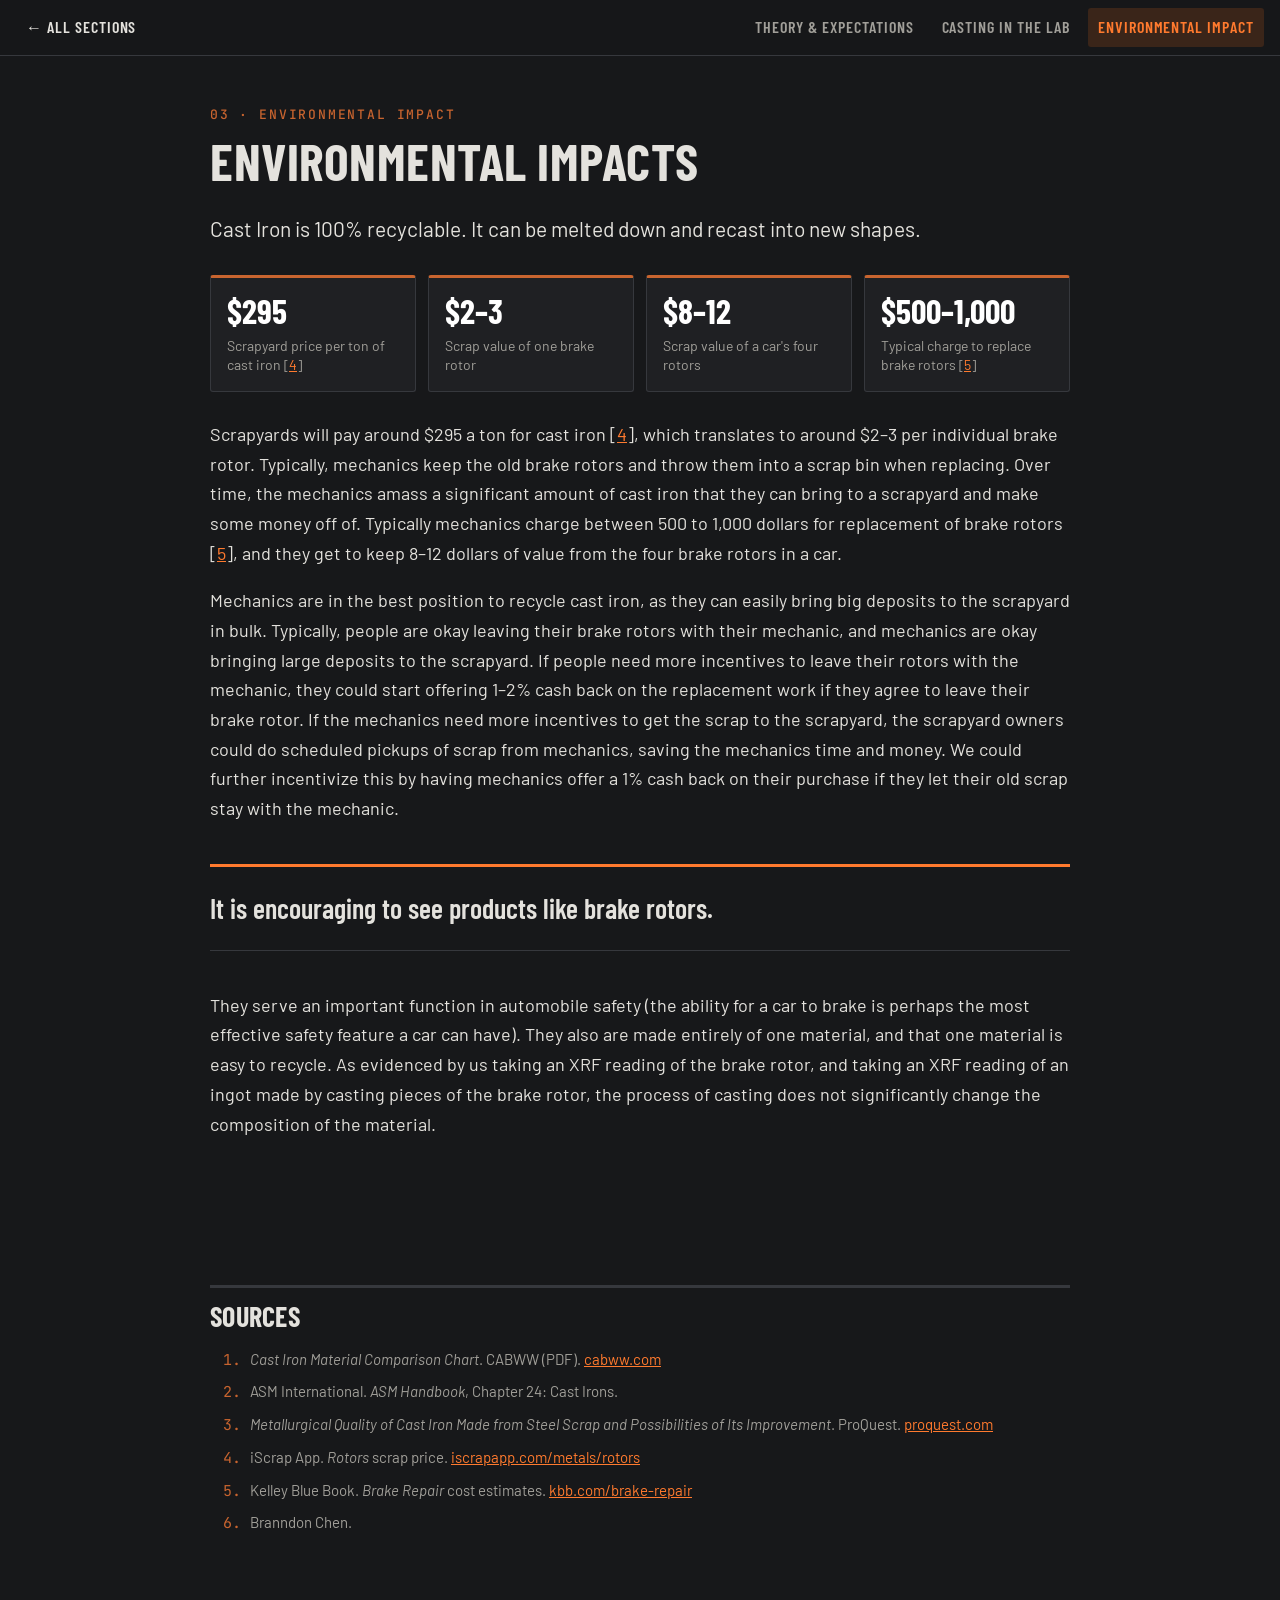
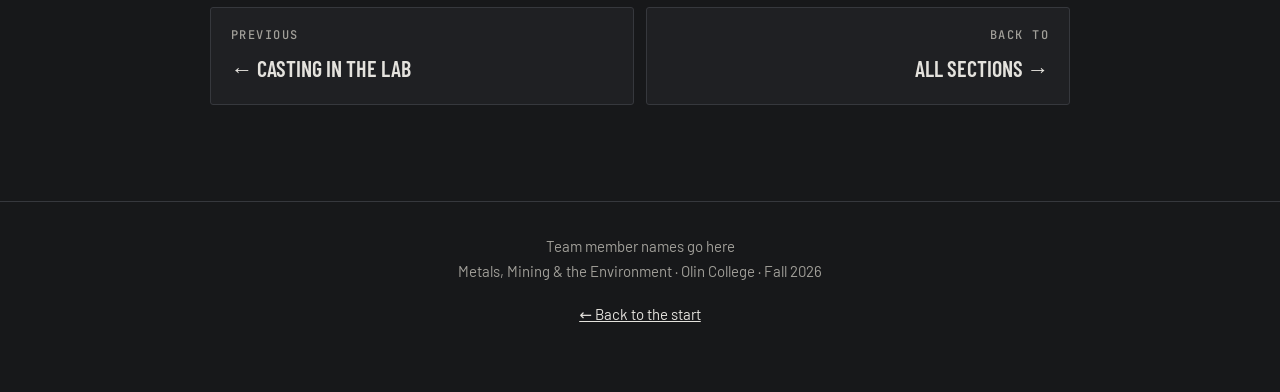
==== impact.html @ 393fd8e0 "Add cast iron project website with XRF results Landing page, section hub, and theory, lab, and envir" ====
<!doctype html>
<html lang="en">
<head>
  <meta charset="utf-8">
  <meta name="viewport" content="width=device-width, initial-scale=1">
  <title>Environmental Impact · Recasting a Brake Rotor</title>
  <link rel="preconnect" href="https://fonts.googleapis.com">
  <link rel="preconnect" href="https://fonts.gstatic.com" crossorigin>
  <link href="https://fonts.googleapis.com/css2?family=Barlow:ital,wght@0,400;0,500;0,600;1,400&family=Barlow+Condensed:wght@600;700&family=JetBrains+Mono:wght@500&display=swap" rel="stylesheet">
  <link rel="stylesheet" href="styles.css">
</head>
<body>
  <nav class="site-nav" aria-label="Sections">
    <a class="back" href="project.html">← All sections</a>
    <a class="tab" href="theory.html">Theory &amp; Expectations</a>
    <a class="tab" href="lab.html">Casting in the Lab</a>
    <a class="tab" href="impact.html" aria-current="page">Environmental Impact</a>
  </nav>

  <main>
    <section id="impact">
      <p class="kicker">03 · Environmental impact</p>
      <h2>Environmental Impacts</h2>
      <p class="lede">Cast Iron is 100% recyclable. It can be melted down and recast into new shapes.</p>

      <div class="stats">
        <div class="stat"><div class="v">$295</div><div class="l">Scrapyard price per ton of cast iron [<a href="#source-4">4</a>]</div></div>
        <div class="stat"><div class="v">$2–3</div><div class="l">Scrap value of one brake rotor</div></div>
        <div class="stat"><div class="v">$8–12</div><div class="l">Scrap value of a car's four rotors</div></div>
        <div class="stat"><div class="v">$500–1,000</div><div class="l">Typical charge to replace brake rotors [<a href="#source-5">5</a>]</div></div>
      </div>

      <p>Scrapyards will pay around $295 a ton for cast iron [<a href="#source-4">4</a>], which translates to around $2–3 per individual brake rotor. Typically, mechanics keep the old brake rotors and throw them into a scrap bin when replacing. Over time, the mechanics amass a significant amount of cast iron that they can bring to a scrapyard and make some money off of. Typically mechanics charge between 500 to 1,000 dollars for replacement of brake rotors [<a href="#source-5">5</a>], and they get to keep 8–12 dollars of value from the four brake rotors in a car.</p>
      <p>Mechanics are in the best position to recycle cast iron, as they can easily bring big deposits to the scrapyard in bulk. Typically, people are okay leaving their brake rotors with their mechanic, and mechanics are okay bringing large deposits to the scrapyard. If people need more incentives to leave their rotors with the mechanic, they could start offering 1–2% cash back on the replacement work if they agree to leave their brake rotor. If the mechanics need more incentives to get the scrap to the scrapyard, the scrapyard owners could do scheduled pickups of scrap from mechanics, saving the mechanics time and money. We could further incentivize this by having mechanics offer a 1% cash back on their purchase if they let their old scrap stay with the mechanic.</p>

      <p class="takeaway">It is encouraging to see products like brake rotors.</p>
      <p>They serve an important function in automobile safety (the ability for a car to brake is perhaps the most effective safety feature a car can have). They also are made entirely of one material, and that one material is easy to recycle. As evidenced by us taking an XRF reading of the brake rotor, and taking an XRF reading of an ingot made by casting pieces of the brake rotor, the process of casting does not significantly change the composition of the material.</p>
    </section>

    <section id="sources">
      <h3>Sources</h3>
      <ol class="sources">
        <li id="source-1" value="1"><i>Cast Iron Material Comparison Chart</i>. CABWW (PDF). <a href="https://cabww.com/wp-content/uploads/2024/06/Cast-Iron-Material-Comparison-Chart.pdf">cabww.com</a></li>
        <li id="source-2" value="2">ASM International. <i>ASM Handbook</i>, Chapter 24: Cast Irons.</li>
        <li id="source-3" value="3"><i>Metallurgical Quality of Cast Iron Made from Steel Scrap and Possibilities of Its Improvement</i>. ProQuest. <a href="https://www.proquest.com/openview/cc359ed43a8f4d9eb3cb0aa53d072f9c/1?pq-origsite=gscholar&amp;cbl=2032361">proquest.com</a></li>
        <li id="source-4" value="4">iScrap App. <i>Rotors</i> scrap price. <a href="https://iscrapapp.com/metals/rotors">iscrapapp.com/metals/rotors</a></li>
        <li id="source-5" value="5">Kelley Blue Book. <i>Brake Repair</i> cost estimates. <a href="https://www.kbb.com/brake-repair/">kbb.com/brake-repair</a></li>
        <li id="source-6" value="6">Branndon Chen.</li>
      </ol>
    </section>
    <nav class="page-end" aria-label="More sections">
      <a href="lab.html"><small>Previous</small>← Casting in the Lab</a>
      <a class="next" href="project.html"><small>Back to</small>All sections →</a>
    </nav>
  </main>

  <footer>
    <p>Team member names go here<br>Metals, Mining &amp; the Environment · Olin College · Fall 2026</p>
    <p><a href="index.html">← Back to the start</a></p>
  </footer>
</body>
</html>
---- styles.css ----
/* Shared styles for the project hub and section pages.
   Brake-rotor palette: graphite-dark cast iron, machined-steel text, rust and red-hot heat as accents,
   with a cool heat-tint blue for secondary marks. Type is condensed and stamped, like a rotor's
   cast-in part number and "MIN TH" marking. */
:root {
  --iron: #17181a;
  --iron-2: #1f2023;
  --iron-3: #2a2c30;
  --steel: #e4e2dd;
  --steel-soft: #a19f99;
  --rule: #36383d;
  --rust: #c8642f;
  --rust-soft: #3a2519;
  --heat: #ff7a2e;
  --tint: #86a3c3;
  --tint-soft: #1d2834;
  --display: "Barlow Condensed", "Arial Narrow", sans-serif;
  --body: "Barlow", system-ui, sans-serif;
  --mono: "JetBrains Mono", ui-monospace, monospace;
  --nav-h: 56px;
}
* { box-sizing: border-box; }
html { scroll-behavior: smooth; scroll-padding-top: calc(var(--nav-h) + 16px); }
body { margin: 0; background: var(--iron); color: var(--steel); font-family: var(--body); font-size: 18px; line-height: 1.65; }
@media (prefers-reduced-motion: reduce) { html { scroll-behavior: auto; } }

/* ---------- Section navigation ---------- */
.site-nav {
  position: sticky; top: 0; z-index: 10;
  display: flex; align-items: center; gap: 8px;
  height: var(--nav-h); padding: 0 16px;
  background: color-mix(in srgb, var(--iron) 90%, transparent);
  backdrop-filter: blur(6px);
  border-bottom: 1px solid var(--rule);
  font-family: var(--display); font-size: 16px; font-weight: 600; letter-spacing: 0.06em; text-transform: uppercase;
}
.site-nav a { color: var(--steel-soft); text-decoration: none; padding: 6px 10px; border-radius: 3px; white-space: nowrap; }
.site-nav a:hover, .site-nav a:focus-visible { color: var(--steel); background: var(--iron-3); }
.site-nav .back { color: var(--steel); margin-right: auto; }
.site-nav a[aria-current="page"] { color: var(--heat); background: var(--rust-soft); }
@media (max-width: 720px) { .site-nav .tab { display: none; } }

/* ---------- Layout ---------- */
main { width: min(860px, calc(100% - 32px)); margin: 0 auto; padding: 0 0 96px; }
section { padding-top: 72px; }
main > section:first-child { padding-top: 48px; }

.kicker { font-family: var(--mono); font-size: 13px; font-weight: 500; letter-spacing: 0.14em; text-transform: uppercase; color: var(--rust); margin: 0 0 8px; }
h1, h2, h3 { font-family: var(--display); font-weight: 700; line-height: 1.05; text-transform: uppercase; letter-spacing: 0.01em; text-wrap: balance; }
h1 { font-size: clamp(42px, 7vw, 76px); margin: 0 0 16px; }
h2 { font-size: clamp(34px, 5vw, 52px); margin: 0 0 24px; }
h3 { font-size: 28px; margin: 56px 0 12px; padding-top: 14px; border-top: 3px solid var(--rule); }
p { margin: 0 0 18px; }
.lede { font-size: 21px; color: var(--steel); }
sub, sup { line-height: 0; }
a { color: var(--heat); }
strong { color: #fff; font-weight: 600; }

/* ---------- Hub: three section cards ---------- */
.hub { width: min(1100px, calc(100% - 32px)); margin: 0 auto; padding: 48px 0 96px; }
.hub .hub-intro { padding-top: 0; }
.hub-intro h1 { margin-bottom: 0; }
.hub-about { max-width: 860px; margin-top: 56px; }
.cards { display: grid; grid-template-columns: repeat(3, 1fr); gap: 20px; margin: 32px 0 16px; }
@media (max-width: 760px) { .cards { grid-template-columns: 1fr; } }
.card { position: relative; display: block; aspect-ratio: 1; overflow: hidden; border-radius: 4px; background: #000; outline: none; border: 1px solid var(--rule); }
.card img { width: 100%; height: 100%; object-fit: cover; display: block; filter: grayscale(0.55) brightness(0.8); transition: transform 400ms ease, filter 400ms ease; }
.card .label {
  position: absolute; inset: auto 0 0 0; padding: 14px 16px;
  font-family: var(--display); font-size: clamp(24px, 2.6vw, 32px); font-weight: 700; line-height: 1.05; text-transform: uppercase;
  color: #fff; background: linear-gradient(transparent, rgba(10, 10, 11, 0.92) 45%);
}
.card .label small { display: block; font-family: var(--mono); font-size: 12px; font-weight: 500; letter-spacing: 0.14em; color: var(--rust); margin-bottom: 4px; }
/* Hover heats the card: the photo regains colour and the edge glows like a rotor after a hard stop. */
.card::after { content: ""; position: absolute; inset: 0; pointer-events: none; box-shadow: inset 0 -6px 0 var(--heat), inset 0 0 40px rgba(255, 90, 30, 0.45); opacity: 0; transition: opacity 300ms ease; }
.card:hover img, .card:focus-visible img { transform: scale(1.05); filter: none; }
.card:hover::after, .card:focus-visible::after { opacity: 1; }
.card:focus-visible { box-shadow: 0 0 0 3px var(--iron), 0 0 0 5px var(--heat); }
@media (prefers-reduced-motion: reduce) { .card img, .card::after { transition: none; } .card:hover img { transform: none; } }
.hub-hint { font-family: var(--mono); font-size: 13px; letter-spacing: 0.06em; color: var(--steel-soft); text-align: center; }

/* ---------- Figures ---------- */
figure { margin: 32px 0; }
figure img { display: block; width: 100%; height: auto; border-radius: 3px; }
figure.framed img { background: #fff; padding: 12px; }
figcaption { font-family: var(--body); font-size: 15px; line-height: 1.5; color: var(--steel-soft); margin-top: 10px; }
figcaption b { font-family: var(--mono); font-size: 13px; font-weight: 500; letter-spacing: 0.04em; color: var(--rust); margin-right: 4px; }
.pair { display: grid; grid-template-columns: 1fr 1fr; gap: 16px; align-items: start; }
.trio { display: grid; grid-template-columns: repeat(3, 1fr); gap: 12px; align-items: start; }
.pair figure, .trio figure { margin: 0; }
.trio img { aspect-ratio: 4 / 3; object-fit: cover; }
.pair-wrap { margin: 32px 0; }
.narrow { max-width: 560px; margin-left: auto; margin-right: auto; }
@media (max-width: 640px) { .pair, .trio { grid-template-columns: 1fr; } }

/* ---------- Tables ---------- */
.table-wrap { overflow-x: auto; margin: 28px 0; }
table { width: 100%; border-collapse: collapse; font-family: var(--mono); font-size: 14px; font-variant-numeric: tabular-nums; }
th, td { padding: 8px 12px; text-align: left; border-bottom: 1px solid var(--rule); }
th { font-family: var(--display); font-weight: 600; font-size: 15px; letter-spacing: 0.08em; text-transform: uppercase; color: var(--steel-soft); border-bottom: 2px solid var(--steel-soft); }
td.num, th.num { text-align: right; }
tr.hl td { color: var(--heat); }
caption { caption-side: bottom; text-align: left; font-family: var(--body); font-size: 15px; color: var(--steel-soft); padding-top: 10px; }
caption b { font-family: var(--mono); font-size: 13px; font-weight: 500; color: var(--rust); margin-right: 4px; }
.xrf { display: grid; grid-template-columns: minmax(0, 1fr) minmax(0, 1fr); gap: 32px; align-items: center; }
.xrf .table-wrap { margin: 0; }
@media (max-width: 720px) { .xrf { grid-template-columns: 1fr; } }
.xrf-set { display: grid; grid-template-columns: repeat(3, minmax(0, 1fr)); gap: 20px; align-items: start; margin: 28px 0; }
.xrf-set .table-wrap { margin: 0; }
.xrf-set table { font-size: 13px; }
.xrf-set th, .xrf-set td { padding: 6px 8px; }
@media (max-width: 760px) { .xrf-set { grid-template-columns: 1fr; } }

/* Silicon across the four XRF scans; bar length is wt % on a 0–20 scale. */
.si-compare { margin: 32px 0; }
.si-row { display: grid; grid-template-columns: 170px 1fr 64px; gap: 12px; align-items: center; padding: 6px 0; font-family: var(--mono); font-size: 13px; color: var(--steel-soft); }
.si-bar { height: 16px; width: calc(var(--w) / 20 * 100%); background: var(--tint); border-radius: 2px; }
.si-bar.hot { background: var(--heat); }
.si-v { text-align: right; color: var(--steel); }
@media (max-width: 520px) { .si-row { grid-template-columns: 1fr 56px; } .si-row .si-bar { grid-column: 1 / -1; grid-row: 2; } }

/* ---------- Temperature ladder (cooling path at 3 wt% C) ---------- */
.ladder { list-style: none; padding: 0; margin: 20px 0 28px; border-left: 4px solid; border-image: linear-gradient(var(--heat), var(--rust) 40%, var(--tint)) 1; }
.ladder li { display: grid; grid-template-columns: 92px 1fr; gap: 16px; padding: 10px 0 10px 16px; border-bottom: 1px solid var(--rule); }
.ladder li:last-child { border-bottom: 0; }
.ladder .t { font-family: var(--mono); font-size: 15px; font-weight: 500; color: var(--steel); padding-top: 2px; white-space: nowrap; }
.ladder li:nth-child(1) .t { color: var(--heat); }
.ladder li:nth-child(2) .t { color: #e8743a; }
.ladder li:nth-child(3) .t { color: var(--rust); }
.ladder li:nth-child(4) .t, .ladder li:nth-child(5) .t { color: var(--tint); }
.bar { display: flex; height: 22px; margin-top: 8px; border-radius: 2px; overflow: hidden; font-family: var(--mono); font-size: 11px; line-height: 22px; color: #111; }
.bar span { display: block; padding: 0 6px; white-space: nowrap; overflow: hidden; }
.bar .liq { background: var(--heat); }
.bar .aus { background: #d9b38c; }
.bar .cem { background: #8d8a84; color: #fff; }
.bar .fer { background: var(--tint); }
.legend { display: flex; flex-wrap: wrap; gap: 6px 18px; font-family: var(--mono); font-size: 12px; color: var(--steel-soft); margin: -12px 0 28px; }
.legend i { display: inline-block; width: 10px; height: 10px; margin-right: 6px; border-radius: 1px; vertical-align: -1px; }

/* ---------- Callouts ---------- */
.stats { display: grid; grid-template-columns: repeat(4, 1fr); gap: 12px; margin: 28px 0; }
@media (max-width: 640px) { .stats { grid-template-columns: 1fr 1fr; } }
.stat { background: var(--iron-2); border: 1px solid var(--rule); border-top: 3px solid var(--rust); border-radius: 3px; padding: 16px; }
.stat .v { font-family: var(--display); font-size: 34px; font-weight: 700; line-height: 1; color: #fff; }
.stat .l { font-size: 14px; color: var(--steel-soft); margin-top: 8px; line-height: 1.4; }

.takeaway { font-family: var(--display); font-size: 28px; font-weight: 600; line-height: 1.25; border-top: 3px solid var(--heat); border-bottom: 1px solid var(--rule); padding: 24px 0; margin: 40px 0; }

/* ---------- Page-end navigation ---------- */
.page-end { display: grid; grid-template-columns: 1fr 1fr; gap: 12px; margin-top: 72px; }
.page-end a { display: block; padding: 18px 20px; border: 1px solid var(--rule); border-radius: 3px; text-decoration: none; color: var(--steel); background: var(--iron-2); font-family: var(--display); font-size: 22px; font-weight: 600; text-transform: uppercase; }
.page-end a:hover, .page-end a:focus-visible { border-color: var(--heat); }
.page-end small { display: block; font-family: var(--mono); font-size: 12px; font-weight: 500; letter-spacing: 0.12em; color: var(--steel-soft); margin-bottom: 4px; }
.page-end .next { text-align: right; }
.page-end .next:only-child { grid-column: 2; }
@media (max-width: 640px) { .page-end { grid-template-columns: 1fr; } .page-end .next { text-align: left; } .page-end .next:only-child { grid-column: 1; } }

/* ---------- Sources & footer ---------- */
.sources { font-size: 15px; color: var(--steel-soft); }
.sources li { margin-bottom: 8px; overflow-wrap: anywhere; }
.sources li::marker { font-family: var(--mono); color: var(--rust); }
footer { border-top: 1px solid var(--rule); padding: 32px 16px 48px; text-align: center; font-size: 15px; color: var(--steel-soft); }
footer a { color: var(--steel); }
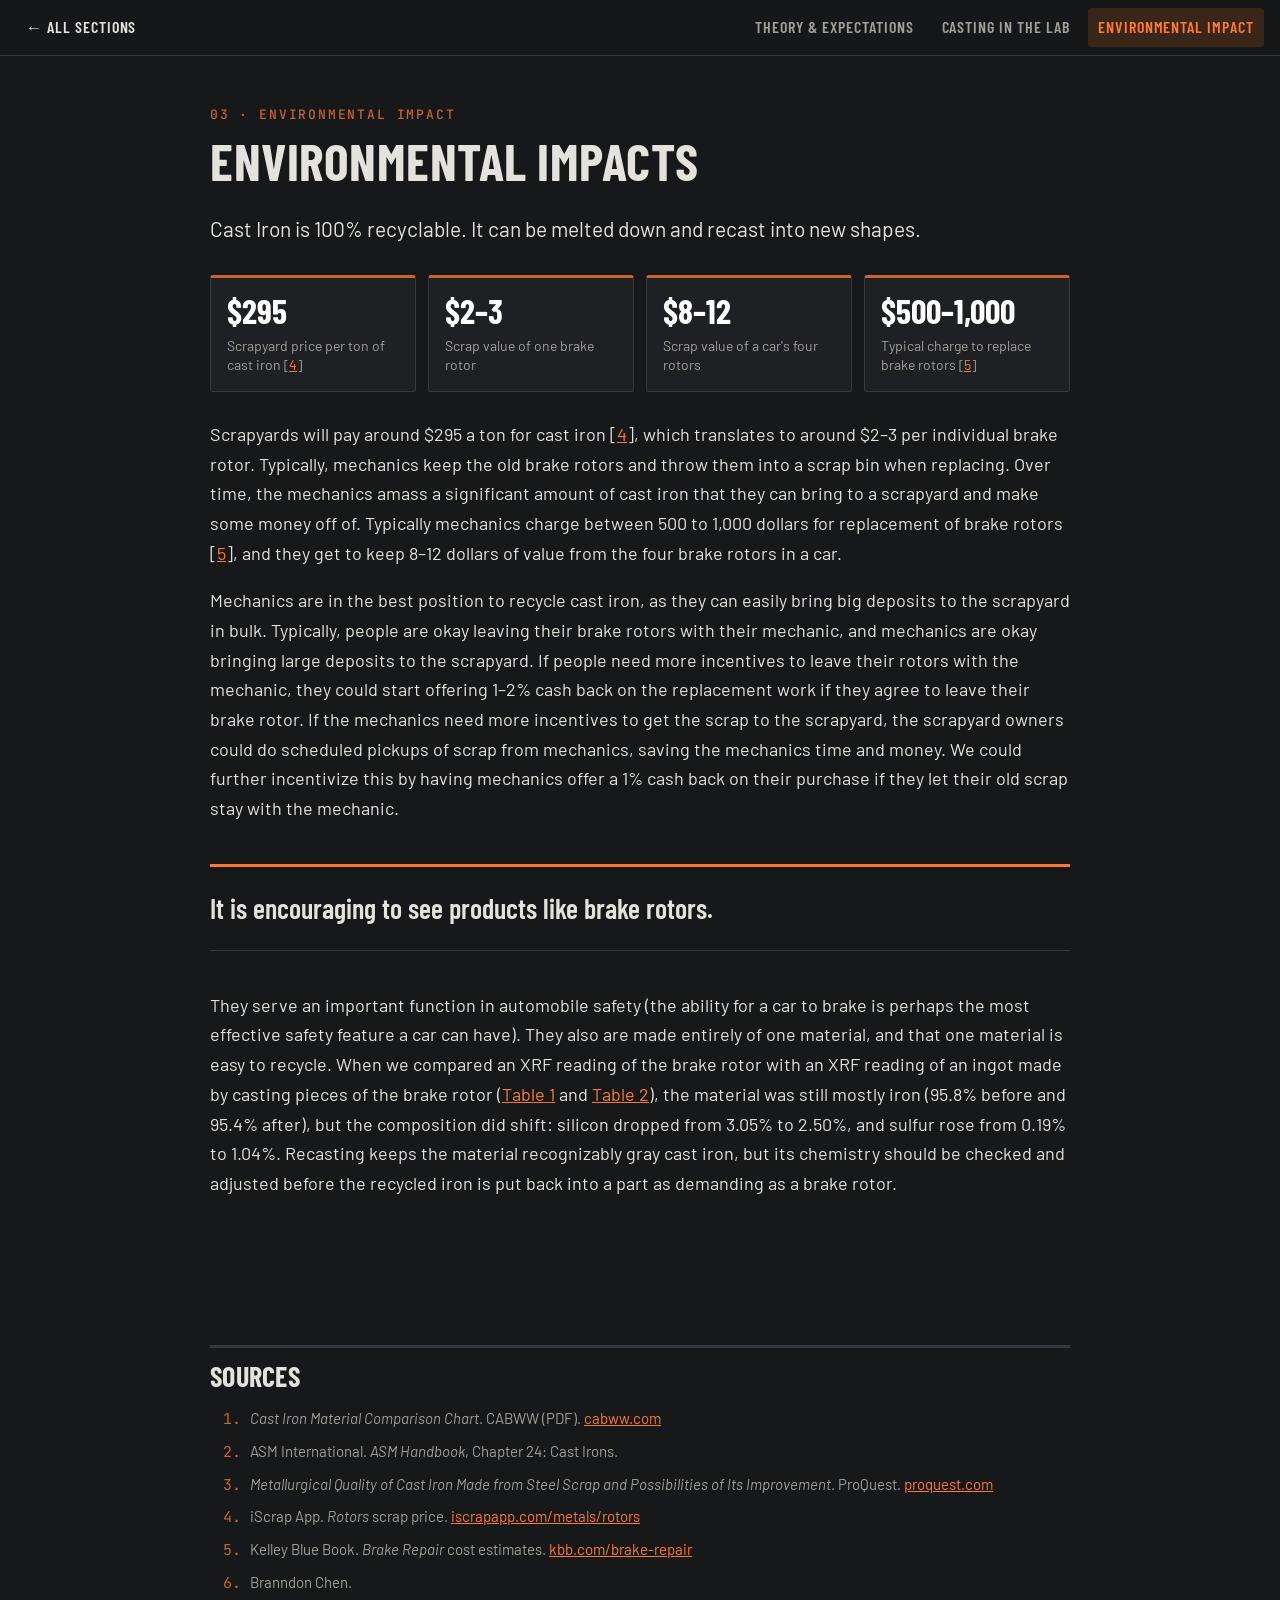
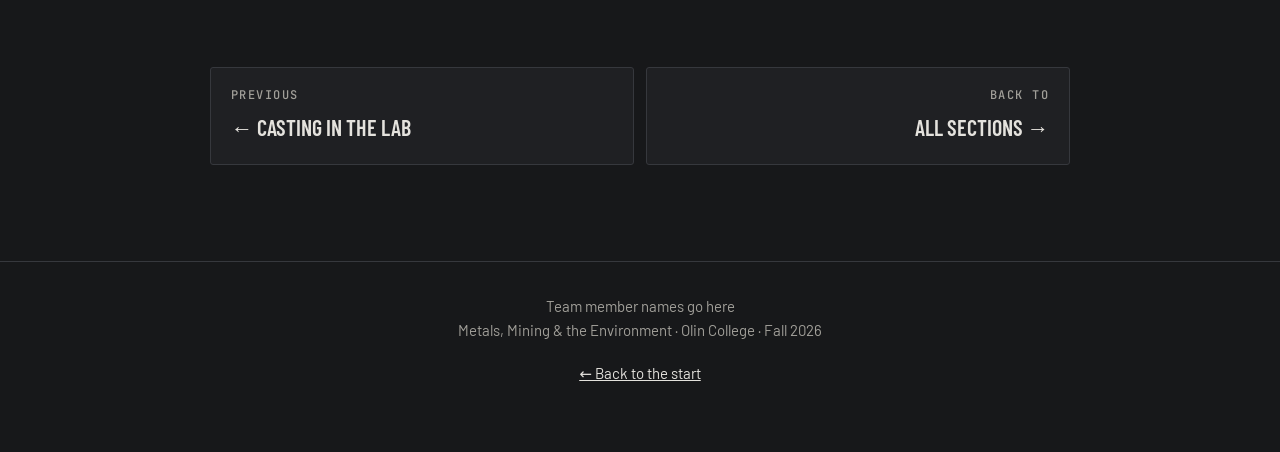
==== commit 5135da3b: "Note composition changes from casting in environmental section Co-Authored-By: Claude Opus 5.5 <nore" ====
--- a/impact.html
+++ b/impact.html
@@ -34,7 +34,7 @@
       <p>Mechanics are in the best position to recycle cast iron, as they can easily bring big deposits to the scrapyard in bulk. Typically, people are okay leaving their brake rotors with their mechanic, and mechanics are okay bringing large deposits to the scrapyard. If people need more incentives to leave their rotors with the mechanic, they could start offering 1–2% cash back on the replacement work if they agree to leave their brake rotor. If the mechanics need more incentives to get the scrap to the scrapyard, the scrapyard owners could do scheduled pickups of scrap from mechanics, saving the mechanics time and money. We could further incentivize this by having mechanics offer a 1% cash back on their purchase if they let their old scrap stay with the mechanic.</p>
 
       <p class="takeaway">It is encouraging to see products like brake rotors.</p>
-      <p>They serve an important function in automobile safety (the ability for a car to brake is perhaps the most effective safety feature a car can have). They also are made entirely of one material, and that one material is easy to recycle. As evidenced by us taking an XRF reading of the brake rotor, and taking an XRF reading of an ingot made by casting pieces of the brake rotor, the process of casting does not significantly change the composition of the material.</p>
+      <p>They serve an important function in automobile safety (the ability for a car to brake is perhaps the most effective safety feature a car can have). They also are made entirely of one material, and that one material is easy to recycle. When we compared an XRF reading of the brake rotor with an XRF reading of an ingot made by casting pieces of the brake rotor (<a href="lab.html#casting">Table 1</a> and <a href="lab.html#reality">Table 2</a>), the material was still mostly iron (95.8% before and 95.4% after), but the composition did shift: silicon dropped from 3.05% to 2.50%, and sulfur rose from 0.19% to 1.04%. Recasting keeps the material recognizably gray cast iron, but its chemistry should be checked and adjusted before the recycled iron is put back into a part as demanding as a brake rotor.</p>
     </section>
 
     <section id="sources">
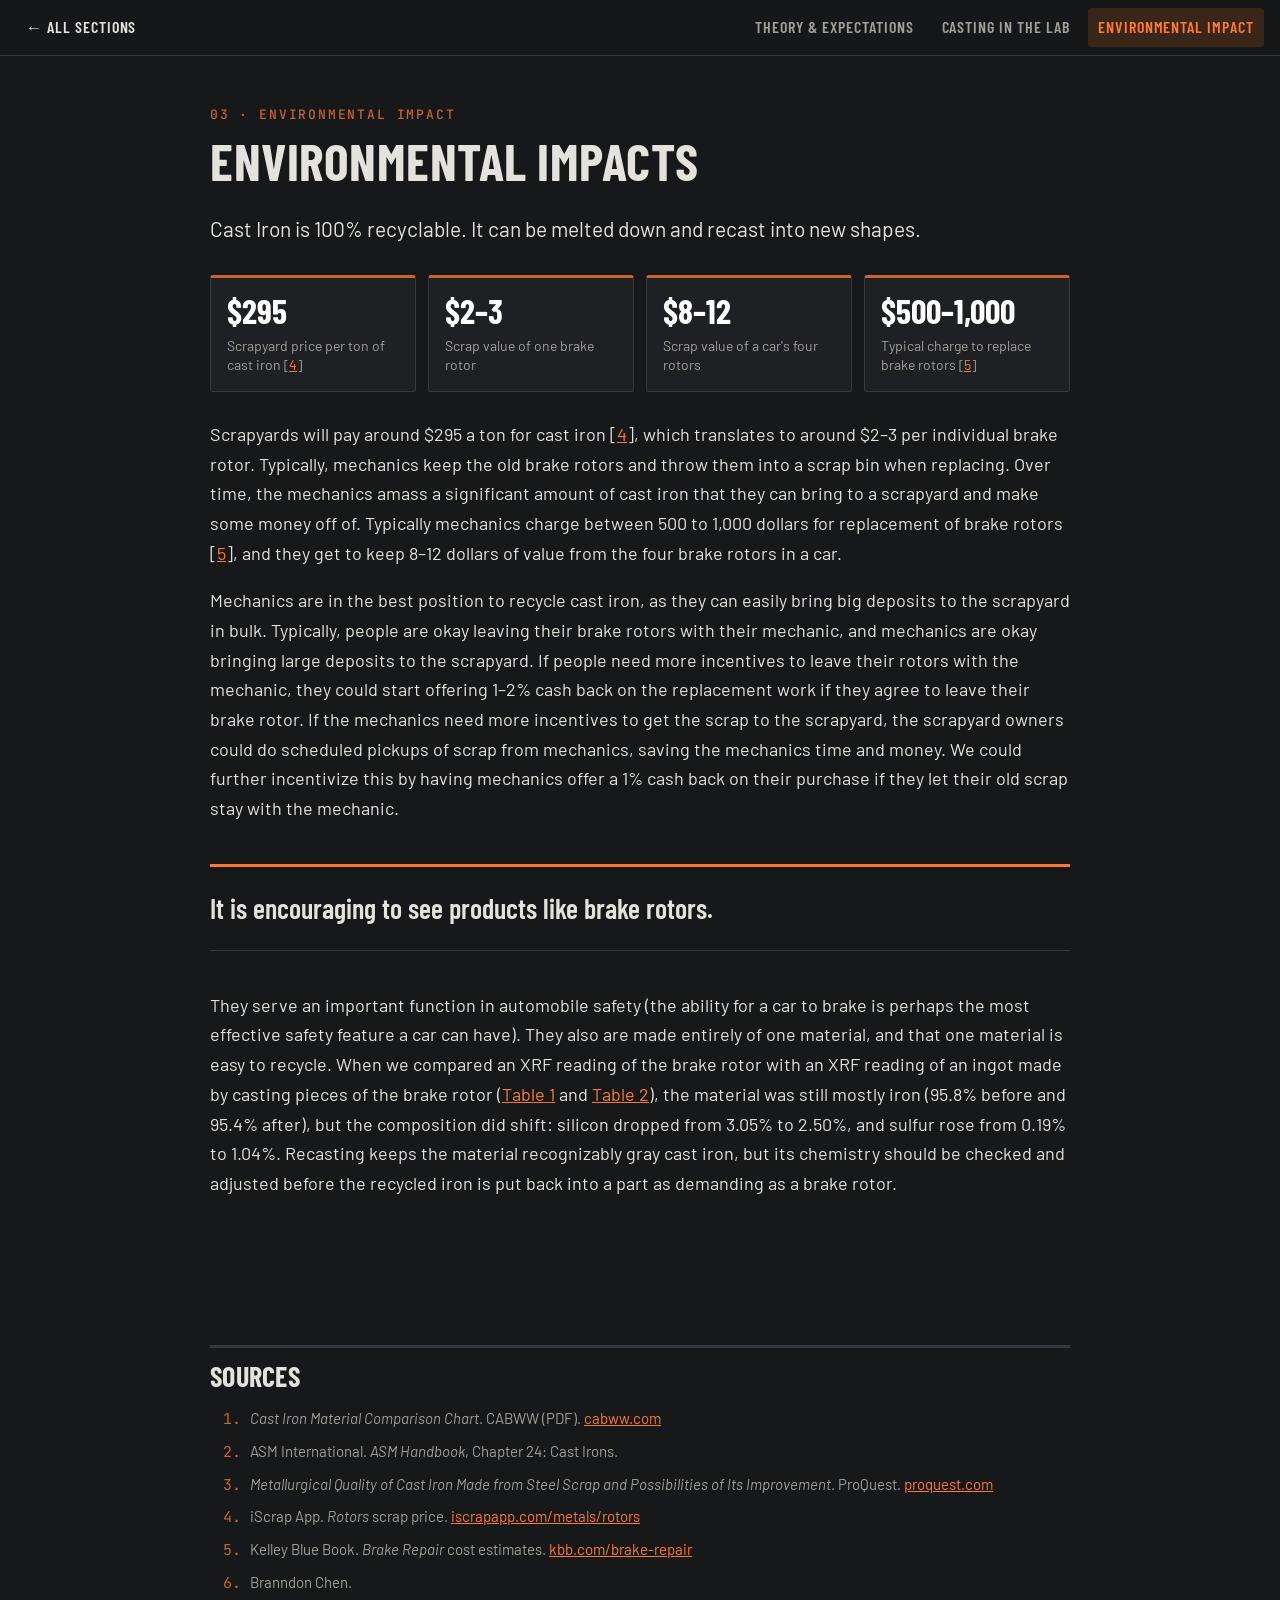
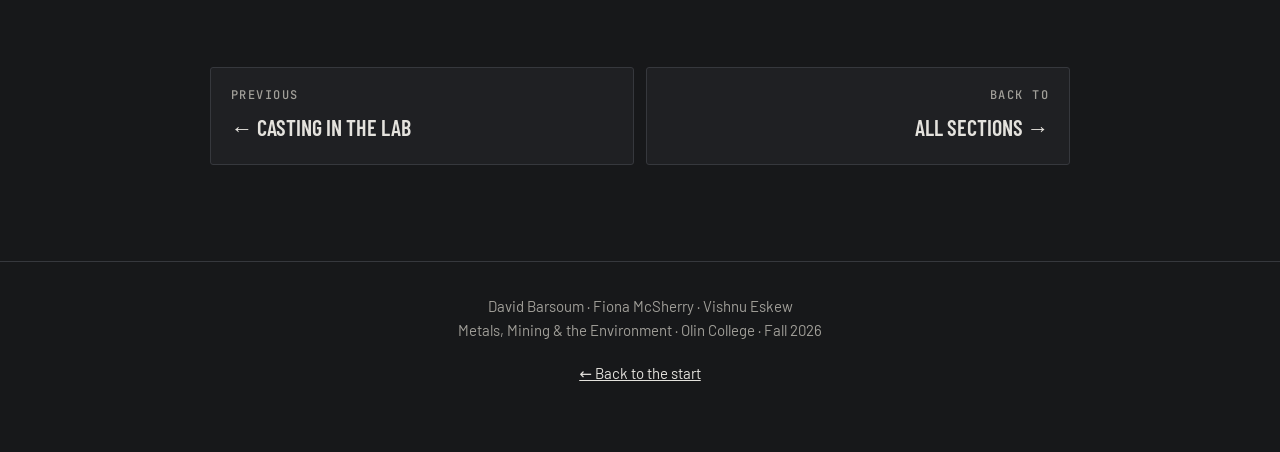
==== commit 6263f1e4: "Add group member names Co-Authored-By: Claude Opus 5.5 <noreply@anthropic.com>" ====
--- a/impact.html
+++ b/impact.html
@@ -55,7 +55,7 @@
   </main>
 
   <footer>
-    <p>Team member names go here<br>Metals, Mining &amp; the Environment · Olin College · Fall 2026</p>
+    <p>David Barsoum · Fiona McSherry · Vishnu Eskew<br>Metals, Mining &amp; the Environment · Olin College · Fall 2026</p>
     <p><a href="index.html">← Back to the start</a></p>
   </footer>
 </body>
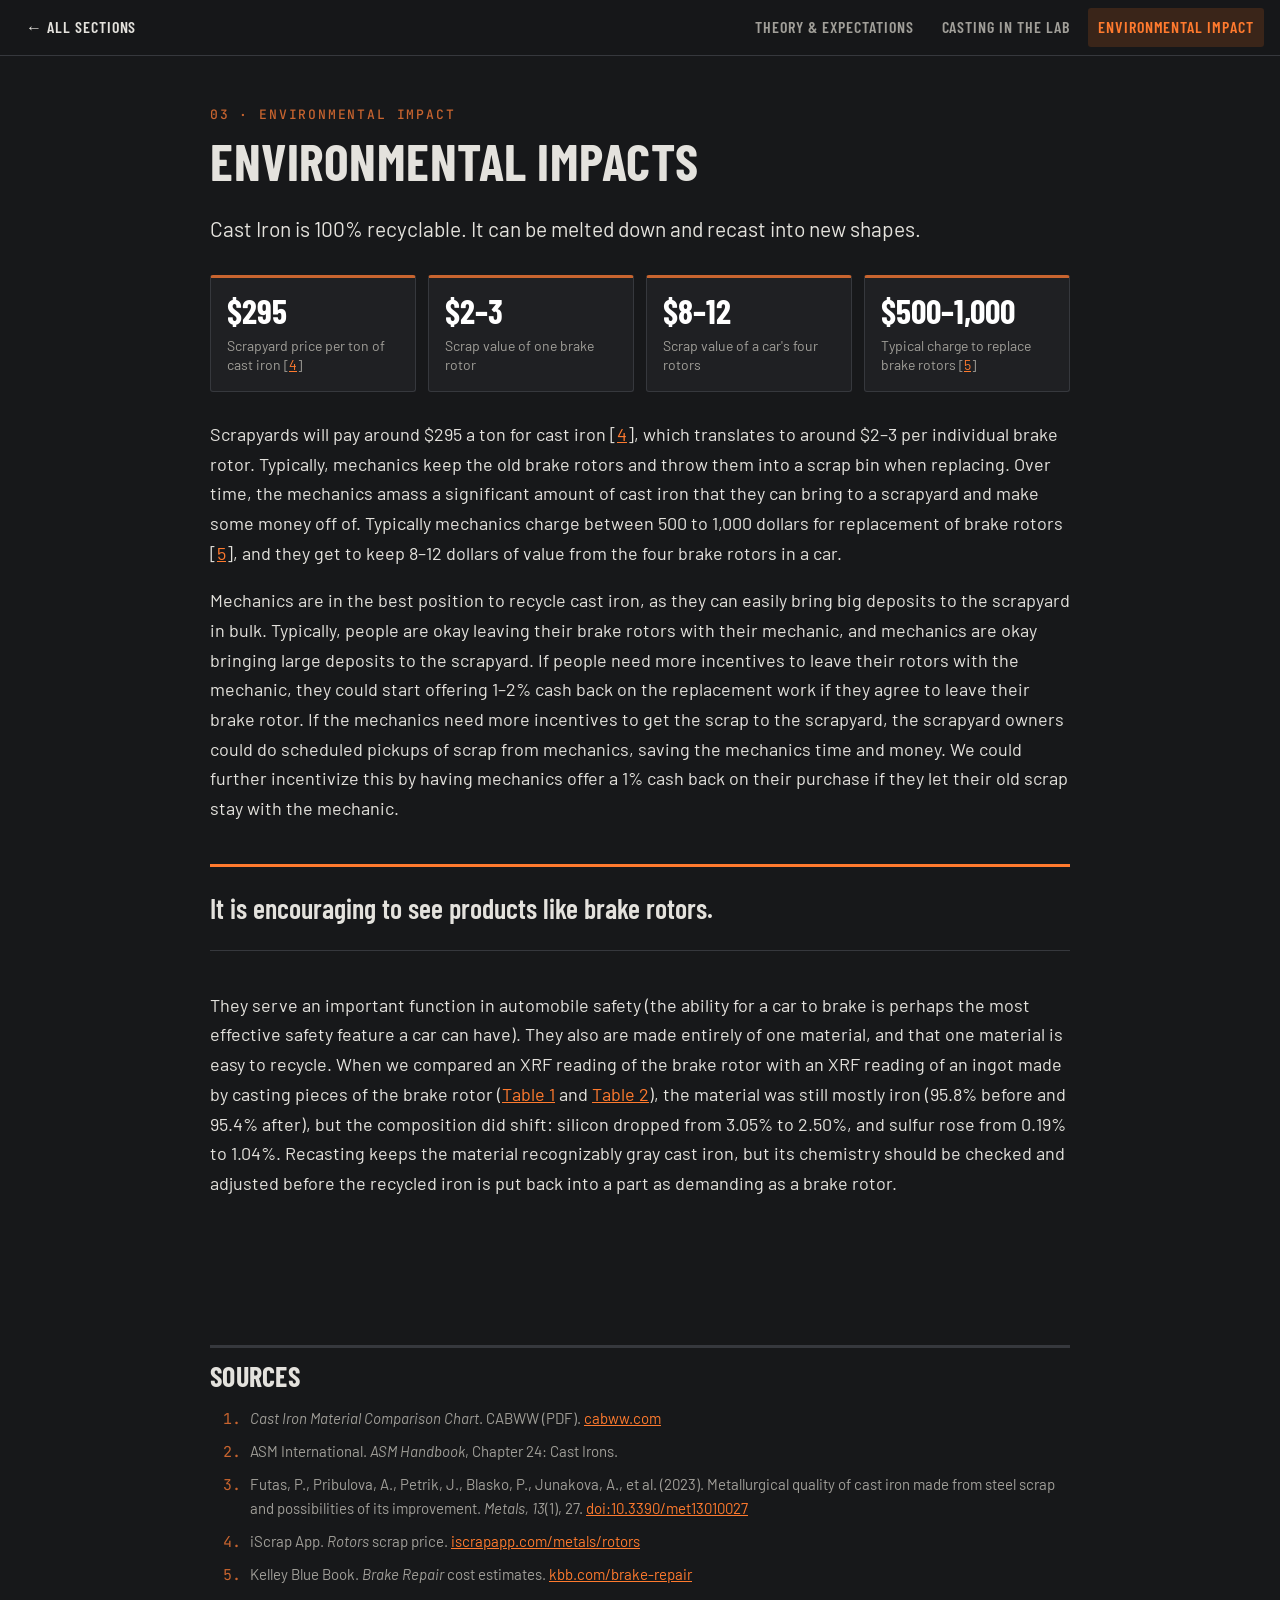
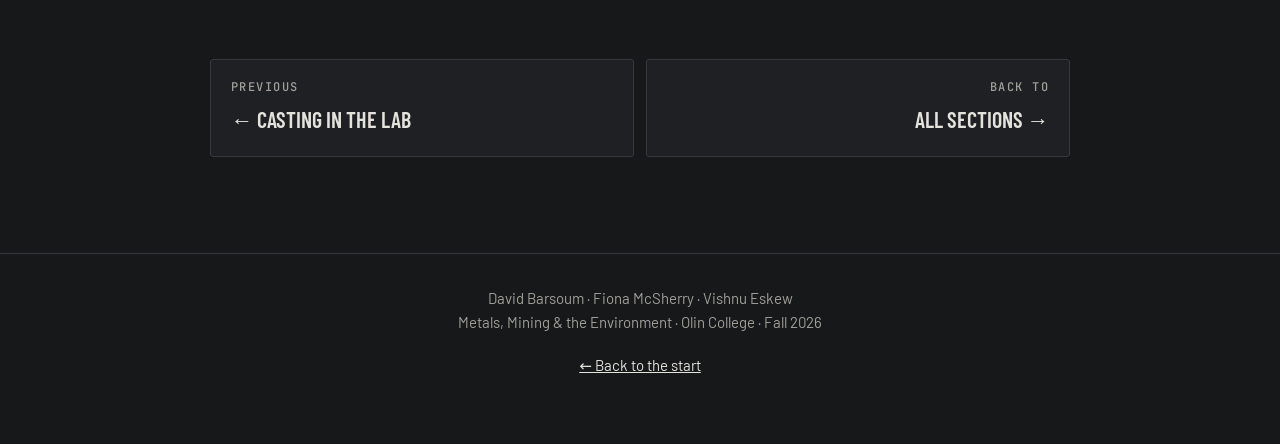
==== commit 28e61f63: "Update source 3 citation, drop source 6, fix wording and ferrite value Co-Authored-By: Claude Opus 5" ====
--- a/impact.html
+++ b/impact.html
@@ -42,10 +42,9 @@
       <ol class="sources">
         <li id="source-1" value="1"><i>Cast Iron Material Comparison Chart</i>. CABWW (PDF). <a href="https://cabww.com/wp-content/uploads/2024/06/Cast-Iron-Material-Comparison-Chart.pdf">cabww.com</a></li>
         <li id="source-2" value="2">ASM International. <i>ASM Handbook</i>, Chapter 24: Cast Irons.</li>
-        <li id="source-3" value="3"><i>Metallurgical Quality of Cast Iron Made from Steel Scrap and Possibilities of Its Improvement</i>. ProQuest. <a href="https://www.proquest.com/openview/cc359ed43a8f4d9eb3cb0aa53d072f9c/1?pq-origsite=gscholar&amp;cbl=2032361">proquest.com</a></li>
+        <li id="source-3" value="3">Futas, P., Pribulova, A., Petrik, J., Blasko, P., Junakova, A., et al. (2023). Metallurgical quality of cast iron made from steel scrap and possibilities of its improvement. <i>Metals, 13</i>(1), 27. <a href="https://doi.org/10.3390/met13010027">doi:10.3390/met13010027</a></li>
         <li id="source-4" value="4">iScrap App. <i>Rotors</i> scrap price. <a href="https://iscrapapp.com/metals/rotors">iscrapapp.com/metals/rotors</a></li>
         <li id="source-5" value="5">Kelley Blue Book. <i>Brake Repair</i> cost estimates. <a href="https://www.kbb.com/brake-repair/">kbb.com/brake-repair</a></li>
-        <li id="source-6" value="6">Branndon Chen.</li>
       </ol>
     </section>
     <nav class="page-end" aria-label="More sections">
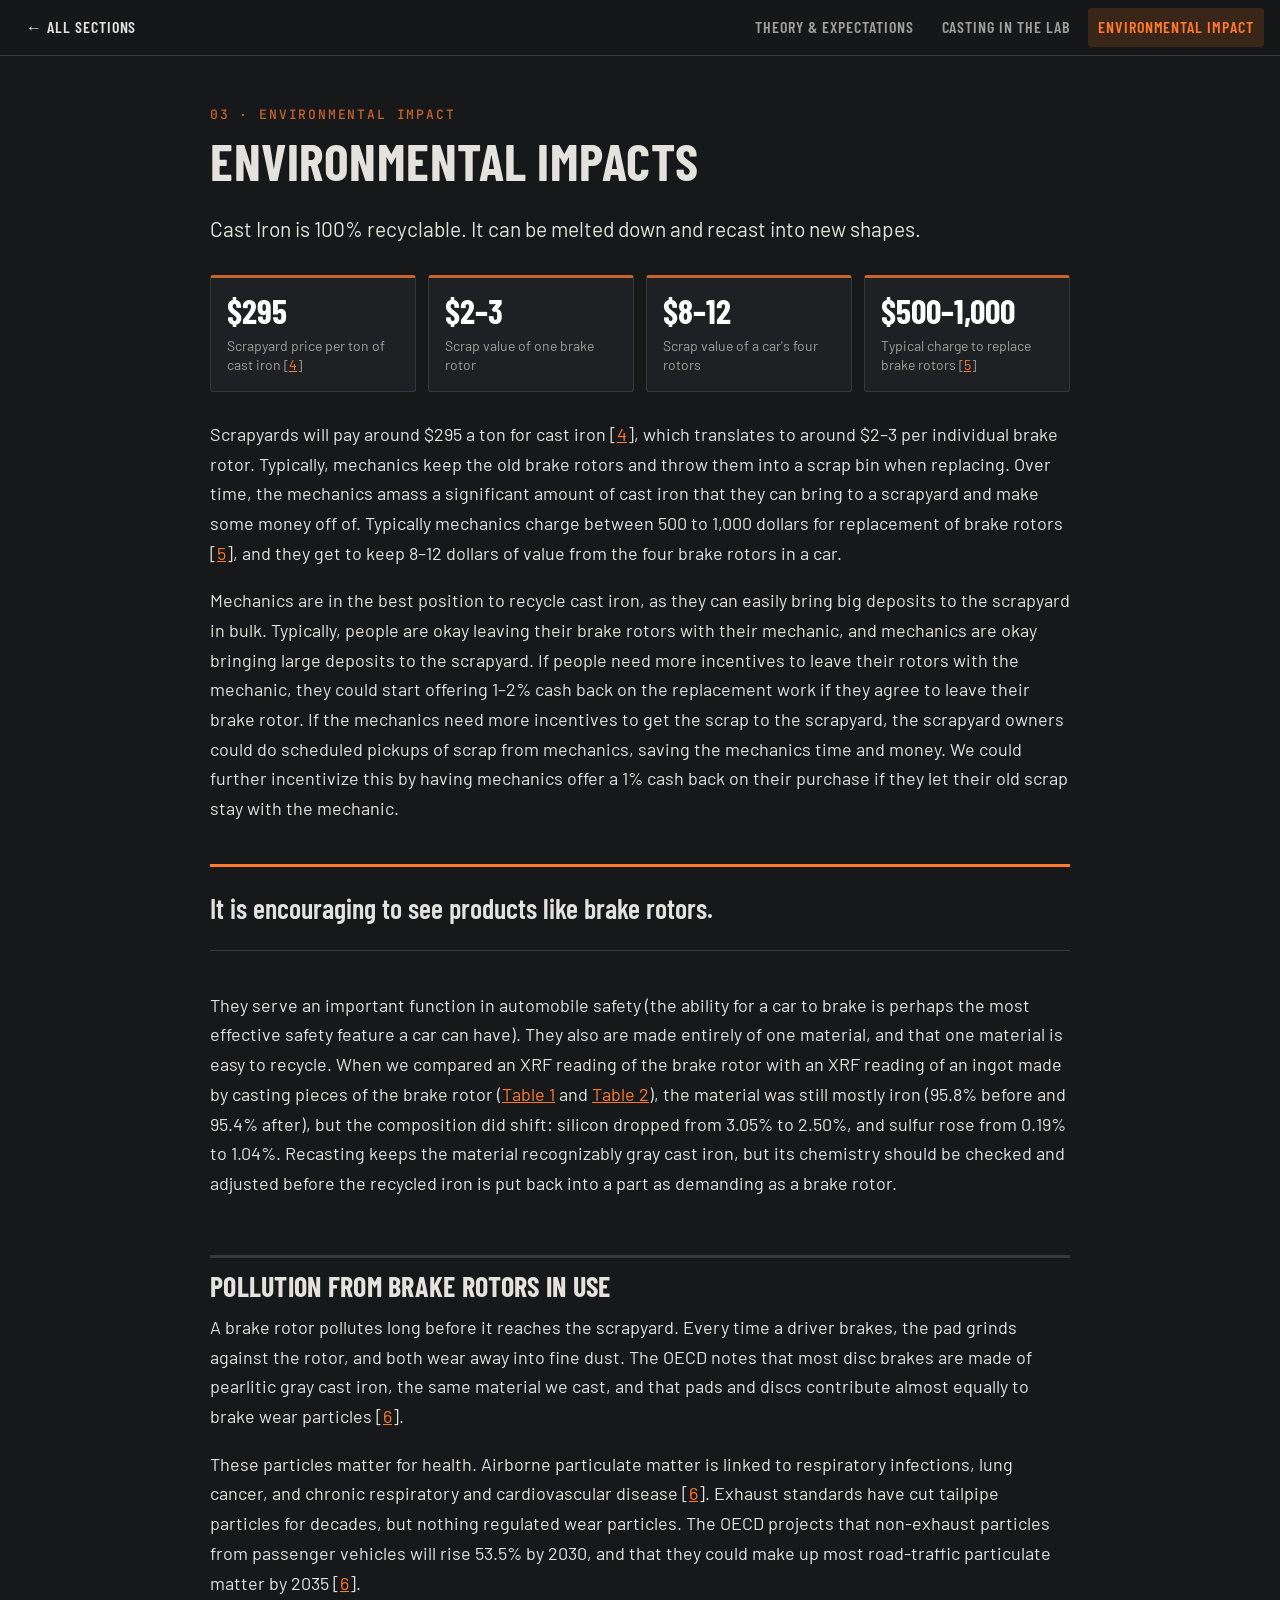
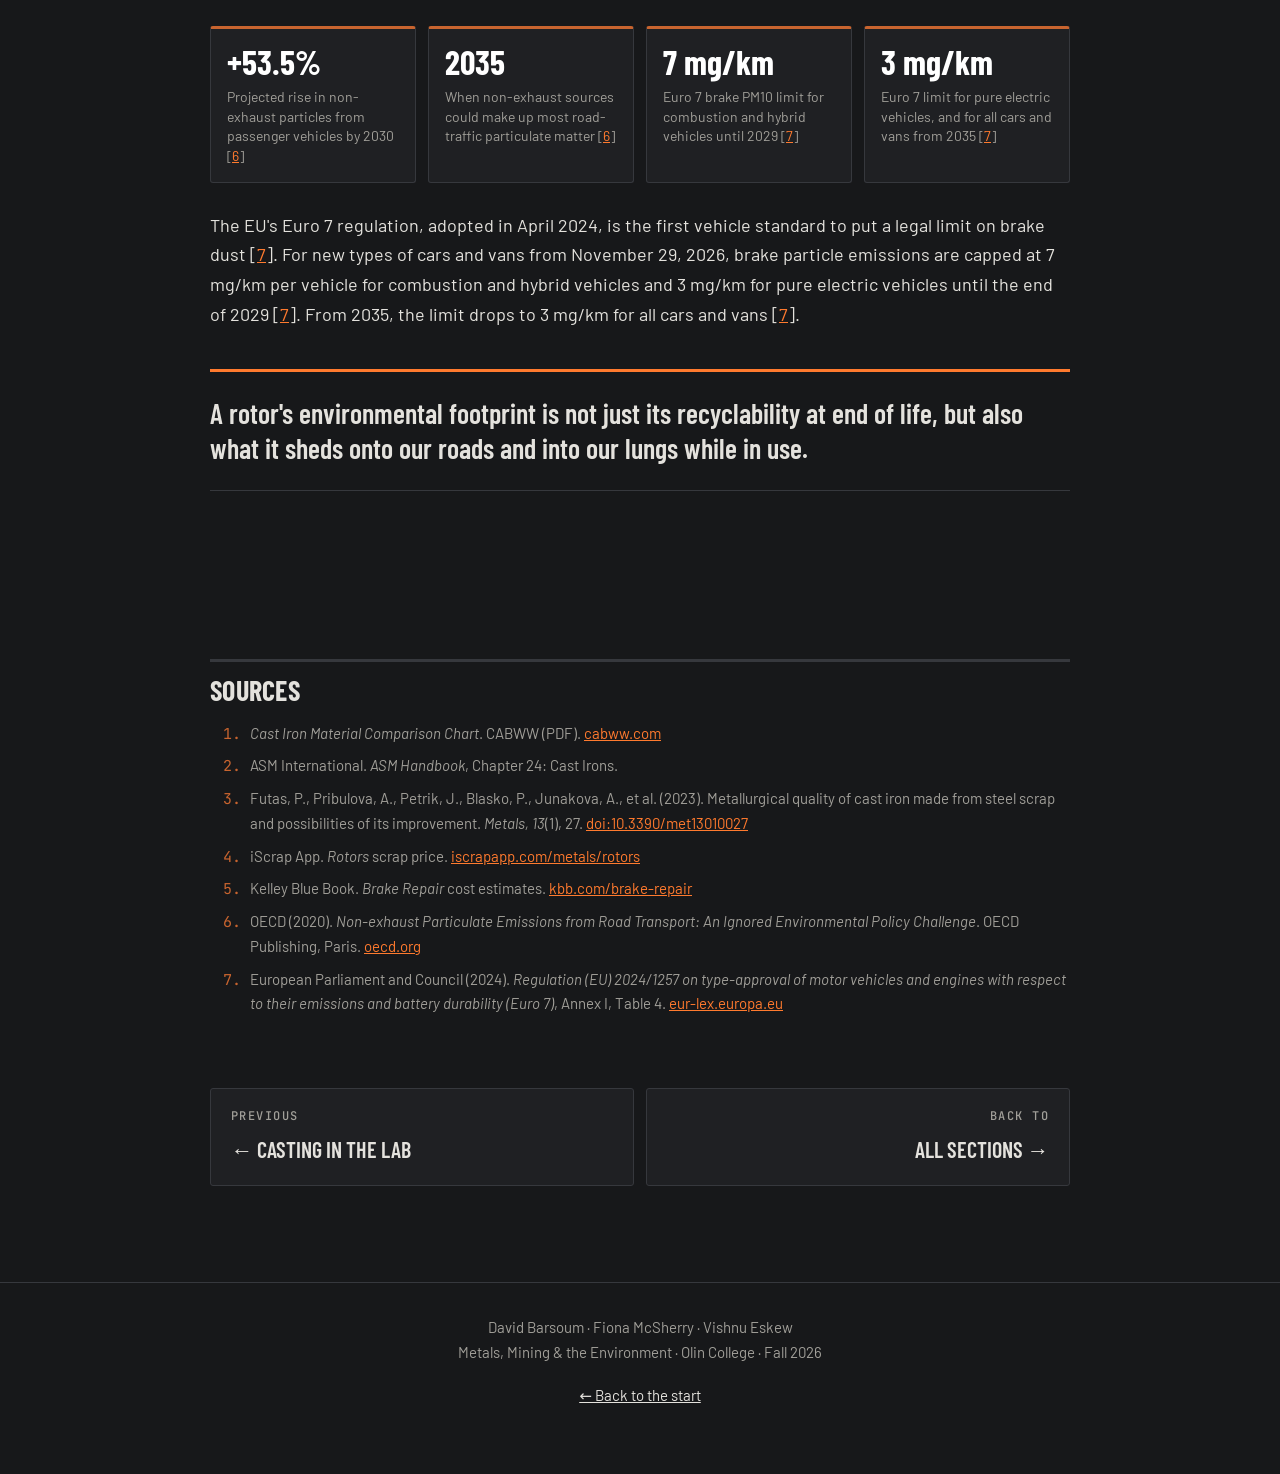
==== commit 57ed0501: "Add brake wear pollution and Euro 7 section to environmental page Co-Authored-By: Claude Opus 5.5 <n" ====
--- a/impact.html
+++ b/impact.html
@@ -35,6 +35,18 @@
 
       <p class="takeaway">It is encouraging to see products like brake rotors.</p>
       <p>They serve an important function in automobile safety (the ability for a car to brake is perhaps the most effective safety feature a car can have). They also are made entirely of one material, and that one material is easy to recycle. When we compared an XRF reading of the brake rotor with an XRF reading of an ingot made by casting pieces of the brake rotor (<a href="lab.html#casting">Table 1</a> and <a href="lab.html#reality">Table 2</a>), the material was still mostly iron (95.8% before and 95.4% after), but the composition did shift: silicon dropped from 3.05% to 2.50%, and sulfur rose from 0.19% to 1.04%. Recasting keeps the material recognizably gray cast iron, but its chemistry should be checked and adjusted before the recycled iron is put back into a part as demanding as a brake rotor.</p>
+
+      <h3>Pollution from brake rotors in use</h3>
+      <p>A brake rotor pollutes long before it reaches the scrapyard. Every time a driver brakes, the pad grinds against the rotor, and both wear away into fine dust. The OECD notes that most disc brakes are made of pearlitic gray cast iron, the same material we cast, and that pads and discs contribute almost equally to brake wear particles [<a href="#source-6">6</a>].</p>
+      <p>These particles matter for health. Airborne particulate matter is linked to respiratory infections, lung cancer, and chronic respiratory and cardiovascular disease [<a href="#source-6">6</a>]. Exhaust standards have cut tailpipe particles for decades, but nothing regulated wear particles. The OECD projects that non-exhaust particles from passenger vehicles will rise 53.5% by 2030, and that they could make up most road-traffic particulate matter by 2035 [<a href="#source-6">6</a>].</p>
+      <div class="stats">
+        <div class="stat"><div class="v">+53.5%</div><div class="l">Projected rise in non-exhaust particles from passenger vehicles by 2030 [<a href="#source-6">6</a>]</div></div>
+        <div class="stat"><div class="v">2035</div><div class="l">When non-exhaust sources could make up most road-traffic particulate matter [<a href="#source-6">6</a>]</div></div>
+        <div class="stat"><div class="v">7 mg/km</div><div class="l">Euro 7 brake PM10 limit for combustion and hybrid vehicles until 2029 [<a href="#source-7">7</a>]</div></div>
+        <div class="stat"><div class="v">3 mg/km</div><div class="l">Euro 7 limit for pure electric vehicles, and for all cars and vans from 2035 [<a href="#source-7">7</a>]</div></div>
+      </div>
+      <p>The EU's Euro 7 regulation, adopted in April 2024, is the first vehicle standard to put a legal limit on brake dust [<a href="#source-7">7</a>]. For new types of cars and vans from November 29, 2026, brake particle emissions are capped at 7 mg/km per vehicle for combustion and hybrid vehicles and 3 mg/km for pure electric vehicles until the end of 2029 [<a href="#source-7">7</a>]. From 2035, the limit drops to 3 mg/km for all cars and vans [<a href="#source-7">7</a>].</p>
+      <p class="takeaway">A rotor's environmental footprint is not just its recyclability at end of life, but also what it sheds onto our roads and into our lungs while in use.</p>
     </section>
 
     <section id="sources">
@@ -45,6 +57,8 @@
         <li id="source-3" value="3">Futas, P., Pribulova, A., Petrik, J., Blasko, P., Junakova, A., et al. (2023). Metallurgical quality of cast iron made from steel scrap and possibilities of its improvement. <i>Metals, 13</i>(1), 27. <a href="https://doi.org/10.3390/met13010027">doi:10.3390/met13010027</a></li>
         <li id="source-4" value="4">iScrap App. <i>Rotors</i> scrap price. <a href="https://iscrapapp.com/metals/rotors">iscrapapp.com/metals/rotors</a></li>
         <li id="source-5" value="5">Kelley Blue Book. <i>Brake Repair</i> cost estimates. <a href="https://www.kbb.com/brake-repair/">kbb.com/brake-repair</a></li>
+        <li id="source-6" value="6">OECD (2020). <i>Non-exhaust Particulate Emissions from Road Transport: An Ignored Environmental Policy Challenge</i>. OECD Publishing, Paris. <a href="https://www.oecd.org/en/publications/non-exhaust-particulate-emissions-from-road-transport_4a4dc6ca-en/full-report.html">oecd.org</a></li>
+        <li id="source-7" value="7">European Parliament and Council (2024). <i>Regulation (EU) 2024/1257 on type-approval of motor vehicles and engines with respect to their emissions and battery durability (Euro 7)</i>, Annex I, Table 4. <a href="https://eur-lex.europa.eu/eli/reg/2024/1257/oj/eng">eur-lex.europa.eu</a></li>
       </ol>
     </section>
     <nav class="page-end" aria-label="More sections">
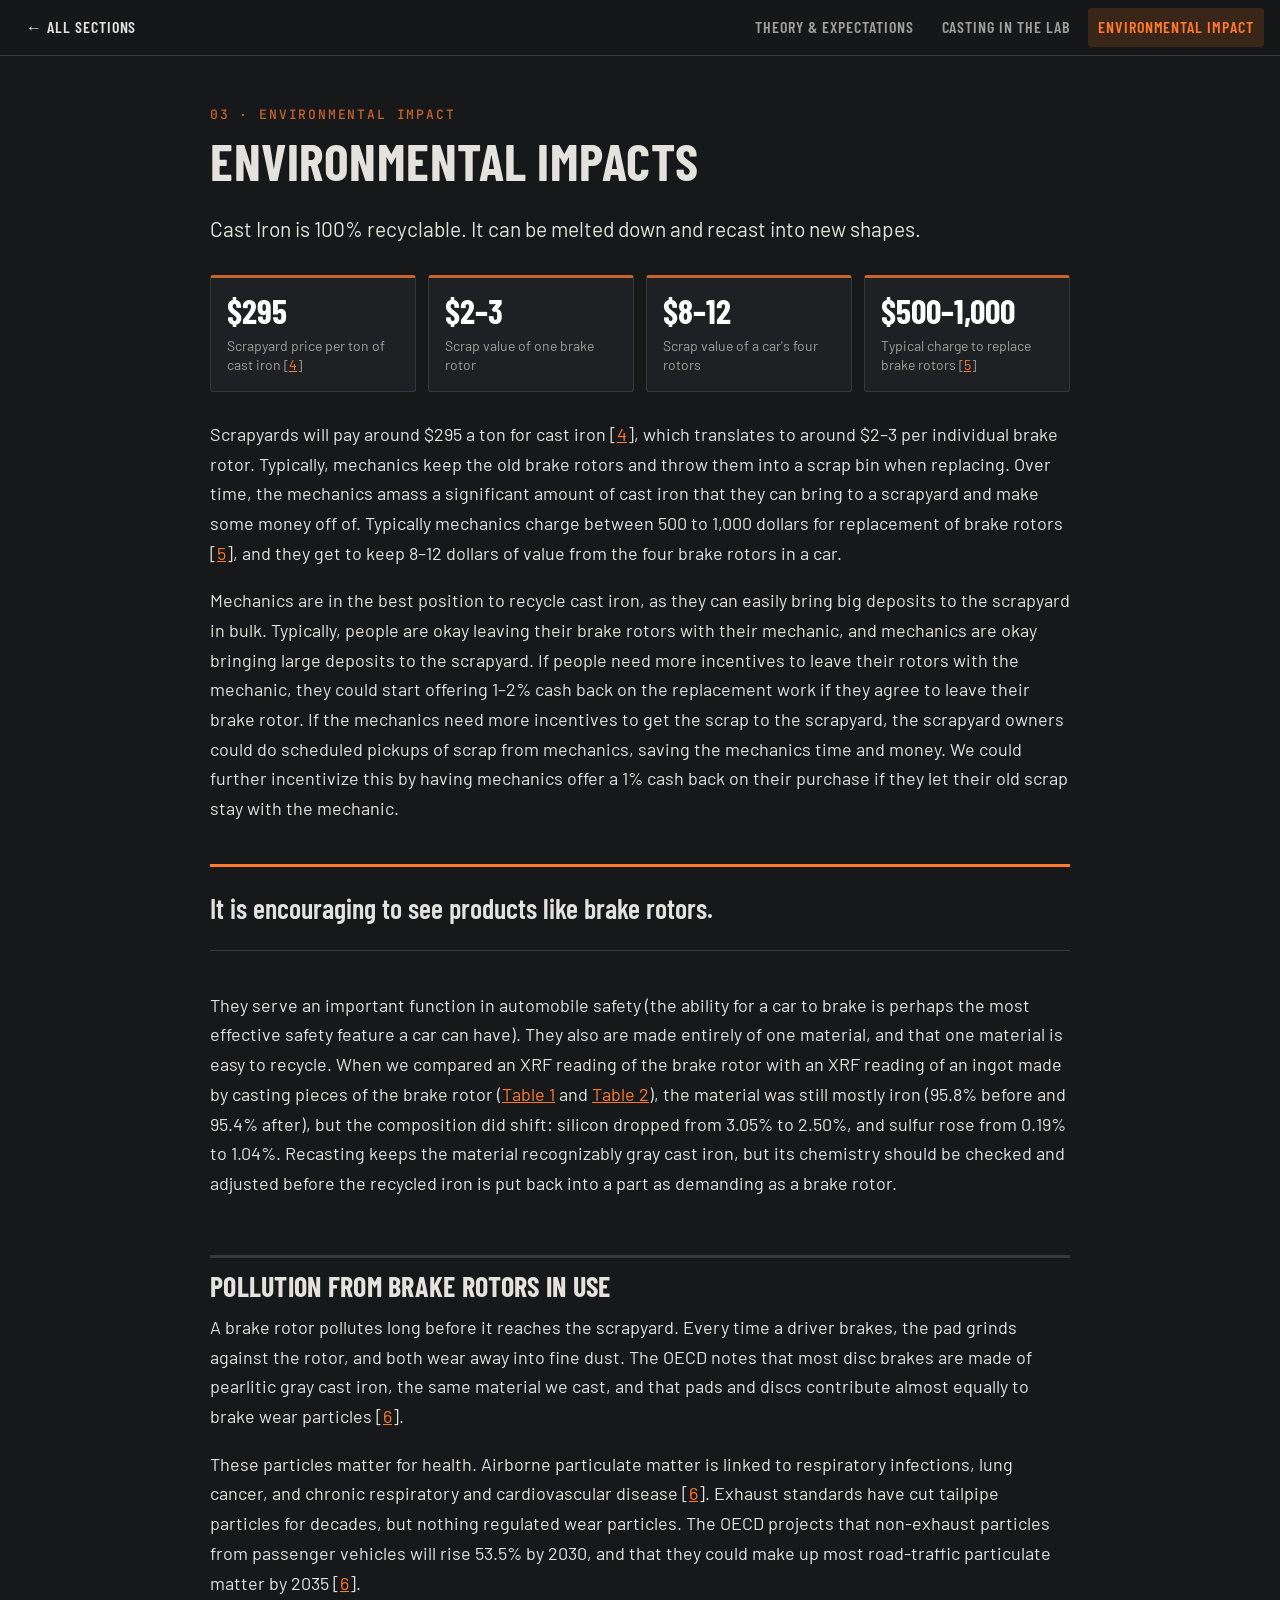
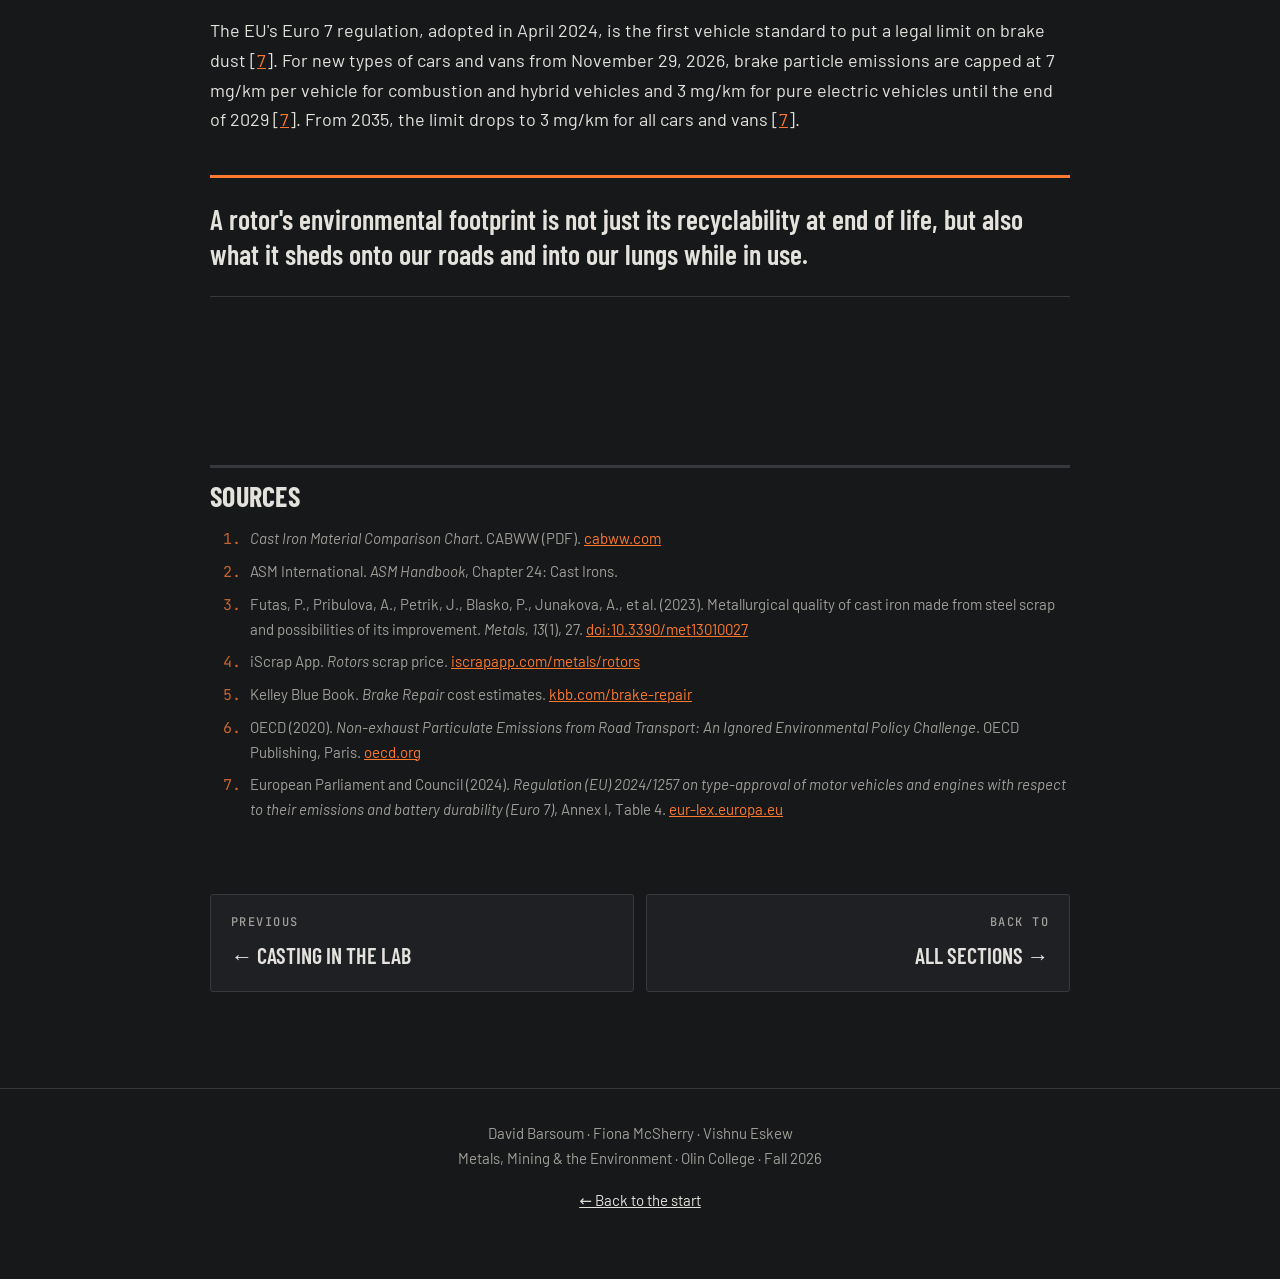
==== commit a4712b5c: "Remove brake pollution stat cards Co-Authored-By: Claude Opus 5.5 <noreply@anthropic.com>" ====
--- a/impact.html
+++ b/impact.html
@@ -39,12 +39,6 @@
       <h3>Pollution from brake rotors in use</h3>
       <p>A brake rotor pollutes long before it reaches the scrapyard. Every time a driver brakes, the pad grinds against the rotor, and both wear away into fine dust. The OECD notes that most disc brakes are made of pearlitic gray cast iron, the same material we cast, and that pads and discs contribute almost equally to brake wear particles [<a href="#source-6">6</a>].</p>
       <p>These particles matter for health. Airborne particulate matter is linked to respiratory infections, lung cancer, and chronic respiratory and cardiovascular disease [<a href="#source-6">6</a>]. Exhaust standards have cut tailpipe particles for decades, but nothing regulated wear particles. The OECD projects that non-exhaust particles from passenger vehicles will rise 53.5% by 2030, and that they could make up most road-traffic particulate matter by 2035 [<a href="#source-6">6</a>].</p>
-      <div class="stats">
-        <div class="stat"><div class="v">+53.5%</div><div class="l">Projected rise in non-exhaust particles from passenger vehicles by 2030 [<a href="#source-6">6</a>]</div></div>
-        <div class="stat"><div class="v">2035</div><div class="l">When non-exhaust sources could make up most road-traffic particulate matter [<a href="#source-6">6</a>]</div></div>
-        <div class="stat"><div class="v">7 mg/km</div><div class="l">Euro 7 brake PM10 limit for combustion and hybrid vehicles until 2029 [<a href="#source-7">7</a>]</div></div>
-        <div class="stat"><div class="v">3 mg/km</div><div class="l">Euro 7 limit for pure electric vehicles, and for all cars and vans from 2035 [<a href="#source-7">7</a>]</div></div>
-      </div>
       <p>The EU's Euro 7 regulation, adopted in April 2024, is the first vehicle standard to put a legal limit on brake dust [<a href="#source-7">7</a>]. For new types of cars and vans from November 29, 2026, brake particle emissions are capped at 7 mg/km per vehicle for combustion and hybrid vehicles and 3 mg/km for pure electric vehicles until the end of 2029 [<a href="#source-7">7</a>]. From 2035, the limit drops to 3 mg/km for all cars and vans [<a href="#source-7">7</a>].</p>
       <p class="takeaway">A rotor's environmental footprint is not just its recyclability at end of life, but also what it sheds onto our roads and into our lungs while in use.</p>
     </section>
